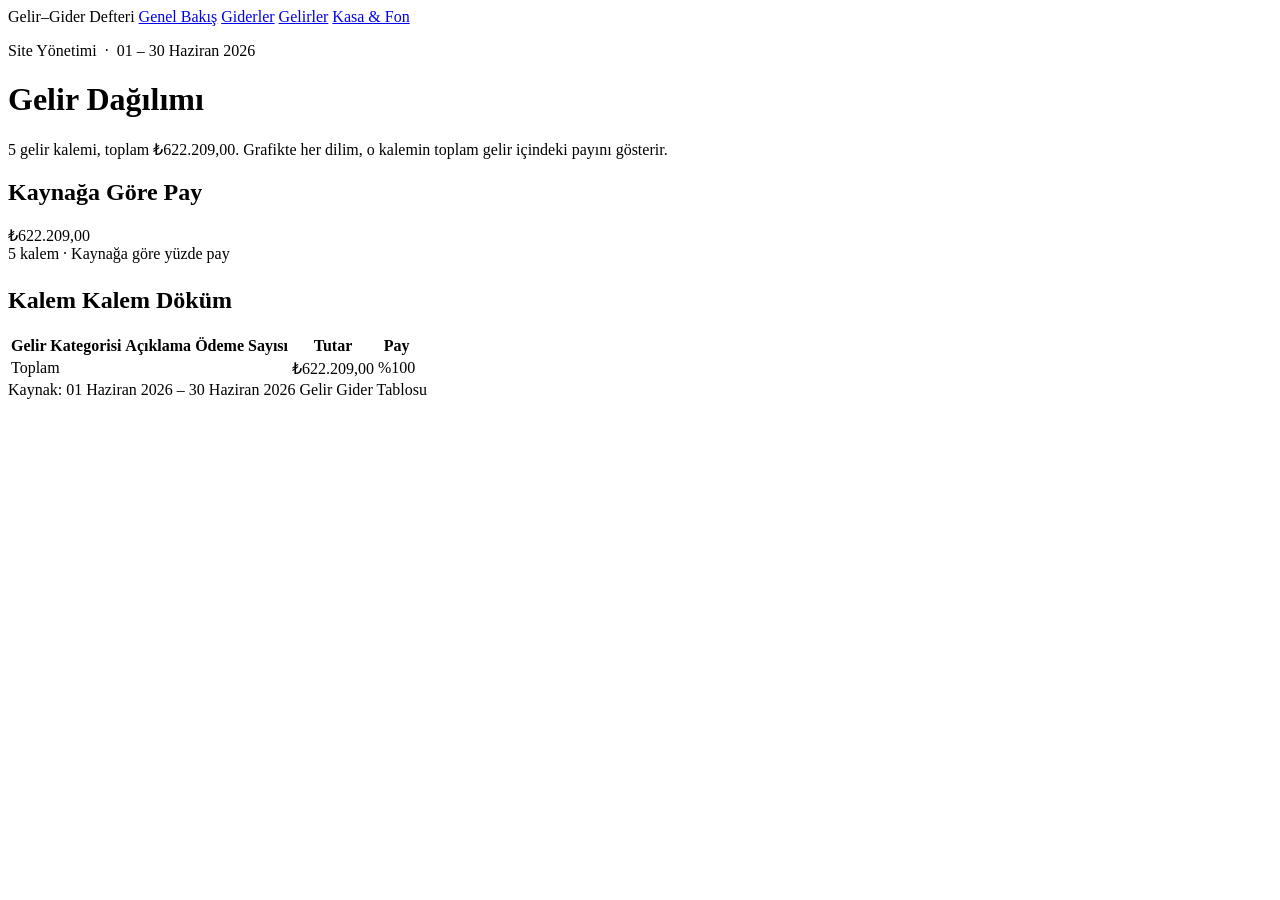
==== gelirler.html @ 4217d53e "Add files via upload" ====
<!DOCTYPE html>
<html lang="tr">
<head>
<meta charset="UTF-8">
<title>Gelirler · Haziran 2026</title>
<meta name="viewport" content="width=device-width, initial-scale=1.0">
<link rel="preconnect" href="https://fonts.googleapis.com">
<link href="https://fonts.googleapis.com/css2?family=Fraunces:opsz,wght@9..144,400;9..144,500;9..144,600;9..144,700&family=Inter:wght@400;500;600;700&family=IBM+Plex+Mono:wght@400;500;600;700&display=swap" rel="stylesheet">
<link rel="stylesheet" href="assets/style.css">
</head>
<body>

<nav class="topnav">
  <span class="brand">Gelir–Gider Defteri</span>
  <a href="index.html">Genel Bakış</a>
  <a href="giderler.html">Giderler</a>
  <a href="gelirler.html" class="active">Gelirler</a>
  <a href="kasa.html">Kasa &amp; Fon</a>
</nav>

<header class="page-header">
  <p class="eyebrow">Site Yönetimi &nbsp;·&nbsp; 01 – 30 Haziran 2026</p>
  <h1>Gelir Dağılımı</h1>
  <p class="subtitle">5 gelir kalemi, toplam ₺622.209,00. Grafikte her dilim, o kalemin toplam gelir içindeki payını gösterir.</p>
</header>

<section class="section">
  <div class="section-head">
    <h2>Kaynağa Göre Pay</h2>
    <div class="total mono" style="color:var(--income)">₺622.209,00</div>
  </div>
  <div class="section-body">
    <div class="chart-grid">
      <div class="chart-box">
        <div class="donut-wrap" id="incomeDonutWrap">
          <div class="donut" id="incomeDonut"></div>
          <div class="donut-hole"><div class="value"></div><div class="label"></div></div>
        </div>
        <div class="chart-caption">5 kalem · Kaynağa göre yüzde pay</div>
      </div>
      <div class="legend-list" id="incomeLegend"></div>
    </div>
  </div>
</section>

<section class="section" style="margin-top:24px;">
  <div class="section-head">
    <h2>Kalem Kalem Döküm</h2>
  </div>
  <div class="section-body">
    <div class="table-wrap">
      <table class="data-table">
        <thead>
          <tr>
            <th>Gelir Kategorisi</th>
            <th>Açıklama</th>
            <th class="num">Ödeme Sayısı</th>
            <th class="num">Tutar</th>
            <th class="num">Pay</th>
            <th></th>
          </tr>
        </thead>
        <tbody id="incomeTableBody"></tbody>
        <tfoot>
          <tr><td class="cat">Toplam</td><td></td><td></td><td class="num" style="color:var(--income)">₺622.209,00</td><td class="num">%100</td><td></td></tr>
        </tfoot>
      </table>
    </div>
  </div>
</section>

<footer class="page-footer">
  Kaynak: 01 Haziran 2026 – 30 Haziran 2026 Gelir Gider Tablosu
</footer>

<script src="assets/data.js"></script>
<script src="assets/charts.js"></script>
<script>
const sorted = [...INCOMES].filter(i => i.amount > 0).sort((a,b) => b.amount - a.amount);
const zeroItems = INCOMES.filter(i => i.amount === 0);
const total = sorted.reduce((s,e) => s + e.amount, 0);

renderDonut('incomeDonut', 'incomeLegend', sorted, formatTL(total), 'Toplam Gelir');

const body = document.getElementById('incomeTableBody');
[...sorted, ...zeroItems].forEach(e => {
  const pct = e.amount > 0 ? (e.amount/total*100) : 0;
  const tr = document.createElement('tr');
  let cls = [];
  if (pct > 25 && e.amount !== sorted[0].amount) cls.push('highlight-tr');
  if (e.amount === 0) cls.push('zero-tr');
  tr.className = cls.join(' ');
  tr.innerHTML = `
    <td class="cat"><span class="cat-dot" style="background:${e.color}"></span>${e.name}</td>
    <td class="desc">${e.desc}</td>
    <td class="count">${e.count}</td>
    <td class="num">${formatTL(e.amount)}</td>
    <td class="num">${e.amount > 0 ? '%' + pct.toFixed(1) : '—'}</td>
    <td class="mini-bar-cell"><div class="mini-bar-track"><div class="mini-bar-fill" style="width:${pct}%; background:${e.color}"></div></div></td>
  `;
  body.appendChild(tr);
});
</script>
</body>
</html>
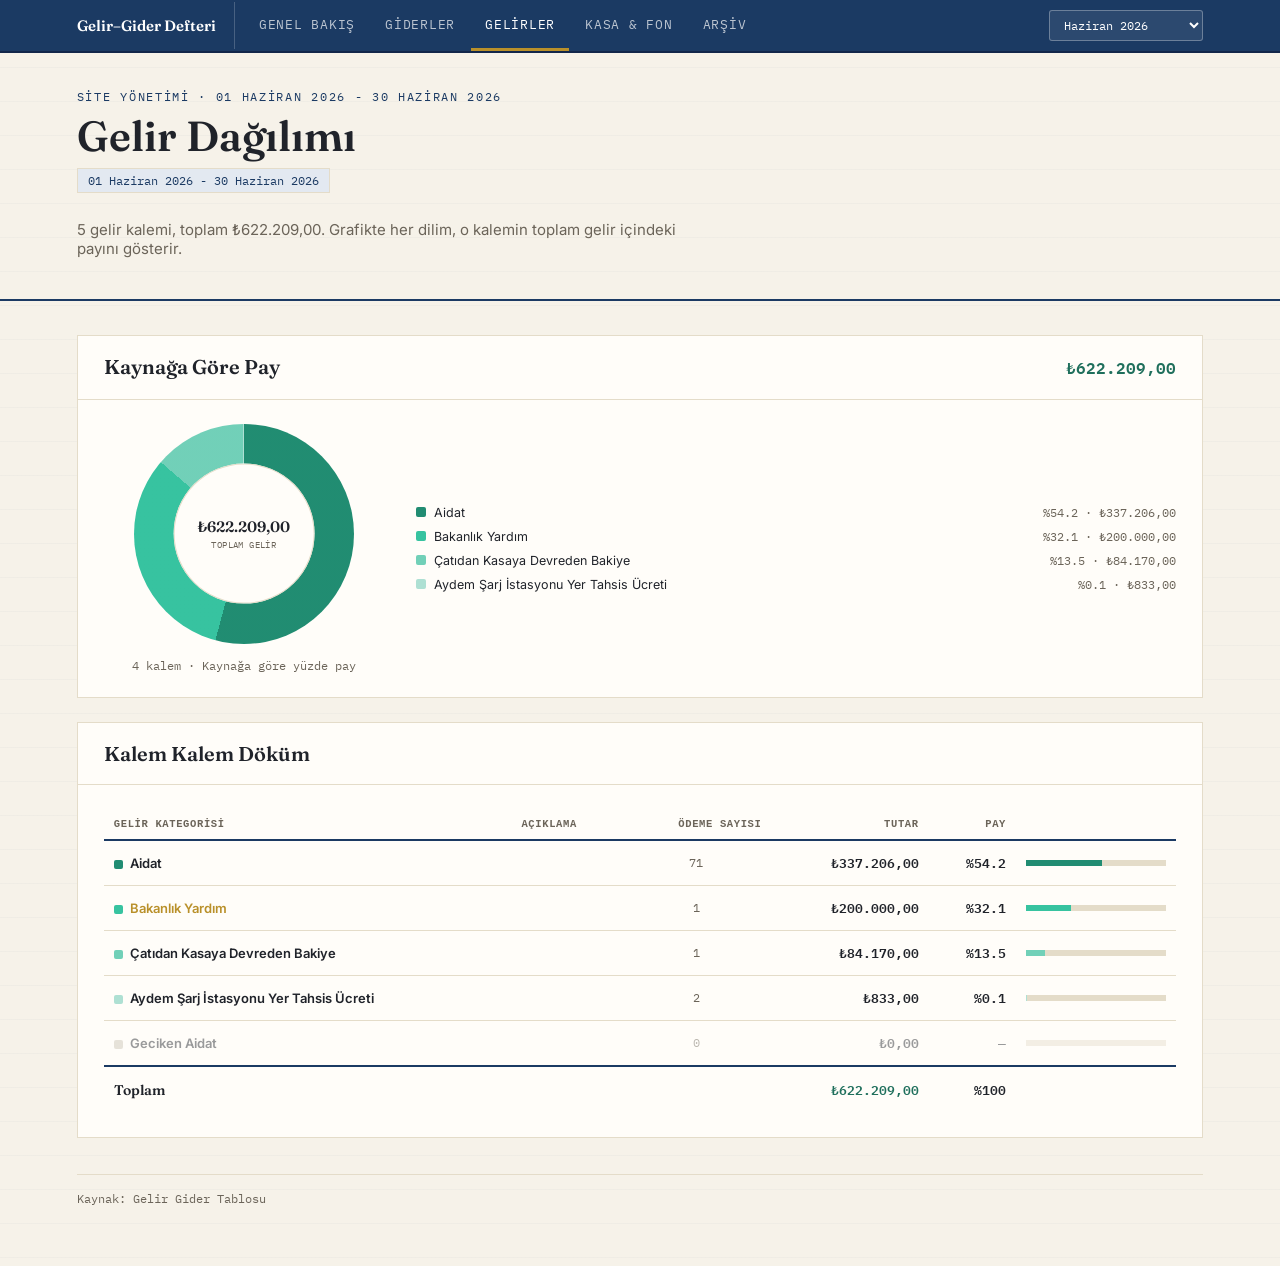
==== commit 7f71cfc3: "update" ====
--- a/gelirler.html
+++ b/gelirler.html
@@ -2,7 +2,7 @@
 <html lang="tr">
 <head>
 <meta charset="UTF-8">
-<title>Gelirler · Haziran 2026</title>
+<title>Gelirler · Gelir–Gider Defteri</title>
 <meta name="viewport" content="width=device-width, initial-scale=1.0">
 <link rel="preconnect" href="https://fonts.googleapis.com">
 <link href="https://fonts.googleapis.com/css2?family=Fraunces:opsz,wght@9..144,400;9..144,500;9..144,600;9..144,700&family=Inter:wght@400;500;600;700&family=IBM+Plex+Mono:wght@400;500;600;700&display=swap" rel="stylesheet">
@@ -16,18 +16,21 @@
   <a href="giderler.html">Giderler</a>
   <a href="gelirler.html" class="active">Gelirler</a>
   <a href="kasa.html">Kasa &amp; Fon</a>
+  <a href="arsiv.html">Arşiv</a>
+  <select id="monthSelect" class="month-select"></select>
 </nav>
 
 <header class="page-header">
-  <p class="eyebrow">Site Yönetimi &nbsp;·&nbsp; 01 – 30 Haziran 2026</p>
+  <p class="eyebrow">Site Yönetimi</p>
   <h1>Gelir Dağılımı</h1>
-  <p class="subtitle">5 gelir kalemi, toplam ₺622.209,00. Grafikte her dilim, o kalemin toplam gelir içindeki payını gösterir.</p>
+  <p class="period-badge" id="periodBadge"></p>
+  <p class="subtitle" id="pageSubtitle"></p>
 </header>
 
 <section class="section">
   <div class="section-head">
     <h2>Kaynağa Göre Pay</h2>
-    <div class="total mono" style="color:var(--income)">₺622.209,00</div>
+    <div class="total mono" style="color:var(--income)" id="headTotal"></div>
   </div>
   <div class="section-body">
     <div class="chart-grid">
@@ -36,7 +39,7 @@
           <div class="donut" id="incomeDonut"></div>
           <div class="donut-hole"><div class="value"></div><div class="label"></div></div>
         </div>
-        <div class="chart-caption">5 kalem · Kaynağa göre yüzde pay</div>
+        <div class="chart-caption" id="chartCaption"></div>
       </div>
       <div class="legend-list" id="incomeLegend"></div>
     </div>
@@ -61,24 +64,34 @@
           </tr>
         </thead>
         <tbody id="incomeTableBody"></tbody>
-        <tfoot>
-          <tr><td class="cat">Toplam</td><td></td><td></td><td class="num" style="color:var(--income)">₺622.209,00</td><td class="num">%100</td><td></td></tr>
-        </tfoot>
+        <tfoot id="incomeTableFoot"></tfoot>
       </table>
     </div>
   </div>
 </section>
 
 <footer class="page-footer">
-  Kaynak: 01 Haziran 2026 – 30 Haziran 2026 Gelir Gider Tablosu
+  Kaynak: Gelir Gider Tablosu
 </footer>
 
-<script src="assets/data.js"></script>
+<script src="assets/months-data.js"></script>
+<script src="assets/common.js"></script>
 <script src="assets/charts.js"></script>
 <script>
-const sorted = [...INCOMES].filter(i => i.amount > 0).sort((a,b) => b.amount - a.amount);
-const zeroItems = INCOMES.filter(i => i.amount === 0);
+initMonthSelector();
+const monthId = getCurrentMonthId();
+const data = MONTHS[monthId];
+const sortedRaw = [...data.incomes].filter(i => i.amount > 0).sort((a,b) => b.amount - a.amount);
+const sorted = assignColors(sortedRaw, 'income');
+const zeroItemsRaw = data.incomes.filter(i => i.amount === 0);
+const zeroItems = zeroItemsRaw.map(i => Object.assign({}, i, { color: '#C9C2B4' }));
 const total = sorted.reduce((s,e) => s + e.amount, 0);
+
+document.getElementById('periodBadge').textContent = data.period;
+document.querySelector('.eyebrow').textContent = 'Site Yönetimi · ' + data.period;
+document.getElementById('pageSubtitle').textContent = data.incomes.length + ' gelir kalemi, toplam ' + formatTL(total) + '. Grafikte her dilim, o kalemin toplam gelir içindeki payını gösterir.';
+document.getElementById('headTotal').textContent = formatTL(total);
+document.getElementById('chartCaption').textContent = sorted.length + ' kalem · Kaynağa göre yüzde pay';
 
 renderDonut('incomeDonut', 'incomeLegend', sorted, formatTL(total), 'Toplam Gelir');
 
@@ -87,7 +100,7 @@
   const pct = e.amount > 0 ? (e.amount/total*100) : 0;
   const tr = document.createElement('tr');
   let cls = [];
-  if (pct > 25 && e.amount !== sorted[0].amount) cls.push('highlight-tr');
+  if (pct > 25 && sorted.length && e.amount !== sorted[0].amount) cls.push('highlight-tr');
   if (e.amount === 0) cls.push('zero-tr');
   tr.className = cls.join(' ');
   tr.innerHTML = `
@@ -100,6 +113,15 @@
   `;
   body.appendChild(tr);
 });
+document.getElementById('incomeTableFoot').innerHTML = `
+  <tr><td class="cat">Toplam</td><td></td><td></td><td class="num" style="color:var(--income)">${formatTL(total)}</td><td class="num">%100</td><td></td></tr>
+`;
+
+document.querySelectorAll('.topnav a').forEach(a => {
+  if (a.getAttribute('href') !== 'arsiv.html') {
+    a.href = a.getAttribute('href').split('?')[0] + '?ay=' + monthId;
+  }
+});
 </script>
 </body>
 </html>
--- a/assets/style.css
+++ b/assets/style.css
@@ -0,0 +1,447 @@
+:root{
+  --paper:#F6F2E9;
+  --paper-rule: rgba(27,58,99,0.06);
+  --surface:#FFFDF9;
+  --border:#E4DCC9;
+  --ink:#20232A;
+  --ink-soft:#6B6459;
+  --expense:#A8422A;
+  --expense-soft:#F4E3DB;
+  --income:#1F6F5C;
+  --income-soft:#DFEDE7;
+  --navy:#1B3A63;
+  --navy-soft:#E3E9F1;
+  --gold:#B9902A;
+}
+*{box-sizing:border-box;}
+html,body{margin:0;padding:0;}
+body{
+  background:
+    repeating-linear-gradient(to bottom, transparent 0px, transparent 33px, var(--paper-rule) 34px),
+    var(--paper);
+  color:var(--ink);
+  font-family:'Inter',sans-serif;
+  padding:0 0 60px 0;
+}
+.mono{font-family:'IBM Plex Mono',monospace; font-variant-numeric: tabular-nums;}
+a{color:inherit;}
+
+/* ===== Nav ===== */
+.topnav{
+  position:sticky; top:0; z-index:50;
+  background:var(--navy);
+  padding:0 6vw;
+  display:flex;
+  align-items:center;
+  gap:2px;
+  overflow-x:auto;
+  border-bottom:2px solid #12274A;
+}
+.topnav .brand{
+  font-family:'Fraunces',serif;
+  font-weight:600;
+  color:#fff;
+  font-size:15px;
+  padding:14px 18px 14px 0;
+  margin-right:8px;
+  white-space:nowrap;
+  border-right:1px solid rgba(255,255,255,0.2);
+}
+.topnav a{
+  font-family:'IBM Plex Mono',monospace;
+  font-size:12.5px;
+  text-transform:uppercase;
+  letter-spacing:.06em;
+  color:rgba(255,255,255,0.7);
+  text-decoration:none;
+  padding:16px 14px;
+  white-space:nowrap;
+  border-bottom:3px solid transparent;
+  transition:color .15s, border-color .15s;
+}
+.topnav a:hover{color:#fff;}
+.topnav a.active{color:#fff; border-bottom-color:var(--gold);}
+
+.month-select{
+  margin-left:auto;
+  background:rgba(255,255,255,0.08);
+  color:#fff;
+  border:1px solid rgba(255,255,255,0.3);
+  font-family:'IBM Plex Mono',monospace;
+  font-size:12px;
+  padding:6px 10px;
+  border-radius:3px;
+  cursor:pointer;
+  flex-shrink:0;
+}
+.month-select option{color:#000;}
+.period-badge{
+  font-family:'IBM Plex Mono',monospace;
+  font-size:11.5px;
+  color:var(--navy);
+  background:var(--navy-soft);
+  border:1px solid var(--border);
+  padding:4px 10px;
+  display:inline-block;
+  margin-top:4px;
+}
+
+/* ===== Header ===== */
+header.page-header{
+  padding:36px 6vw 26px 6vw;
+  border-bottom:2px solid var(--navy);
+}
+.eyebrow{
+  font-family:'IBM Plex Mono',monospace;
+  text-transform:uppercase;
+  letter-spacing:.14em;
+  font-size:12px;
+  color:var(--navy);
+  margin:0 0 10px 0;
+}
+h1{
+  font-family:'Fraunces',serif;
+  font-weight:600;
+  font-size:clamp(26px,4vw,42px);
+  margin:0 0 6px 0;
+  color:var(--ink);
+  line-height:1.05;
+}
+.subtitle{
+  color:var(--ink-soft);
+  font-size:15px;
+  max-width:640px;
+}
+
+/* ===== Hero stats ===== */
+.hero{
+  display:grid;
+  grid-template-columns:repeat(3,1fr);
+  gap:0;
+  margin:0 6vw;
+  border:1px solid var(--border);
+  border-top:none;
+  background:var(--surface);
+}
+.hero-cell{
+  padding:26px 26px;
+  border-right:1px solid var(--border);
+}
+.hero-cell:last-child{border-right:none;}
+.hero-cell .label{
+  font-size:12px;
+  text-transform:uppercase;
+  letter-spacing:.1em;
+  color:var(--ink-soft);
+  font-family:'IBM Plex Mono',monospace;
+  margin-bottom:10px;
+}
+.hero-cell .amount{
+  font-family:'Fraunces',serif;
+  font-size:clamp(20px,2.6vw,32px);
+  font-weight:600;
+}
+.hero-cell.expense .amount{color:var(--expense);}
+.hero-cell.income .amount{color:var(--income);}
+.hero-cell.net .amount{color:var(--navy);}
+.hero-cell .sub{margin-top:8px; font-size:12.5px; color:var(--ink-soft);}
+
+/* ===== Section shell ===== */
+.section{
+  margin:34px 6vw 0 6vw;
+  border:1px solid var(--border);
+  background:var(--surface);
+}
+.section-head{
+  padding:18px 26px;
+  border-bottom:1px solid var(--border);
+  display:flex;
+  align-items:baseline;
+  justify-content:space-between;
+  flex-wrap:wrap;
+  gap:8px;
+}
+.section-head h2{
+  font-family:'Fraunces',serif;
+  font-size:20px;
+  font-weight:600;
+  margin:0;
+}
+.section-head .total{font-family:'IBM Plex Mono',monospace; font-weight:600; font-size:16px;}
+.section-body{padding:24px 26px;}
+
+/* nav cards on home */
+.nav-cards{
+  display:grid;
+  grid-template-columns:repeat(3,1fr);
+  gap:14px;
+  margin:34px 6vw 0 6vw;
+}
+.nav-card{
+  display:block;
+  text-decoration:none;
+  background:var(--surface);
+  border:1px solid var(--border);
+  padding:22px;
+  transition:transform .15s, border-color .15s;
+}
+.nav-card:hover{transform:translateY(-2px); border-color:var(--navy);}
+.nav-card .tag{
+  font-family:'IBM Plex Mono',monospace;
+  font-size:11px;
+  text-transform:uppercase;
+  letter-spacing:.08em;
+  color:var(--ink-soft);
+  margin-bottom:8px;
+}
+.nav-card h3{
+  font-family:'Fraunces',serif;
+  font-size:19px;
+  margin:0 0 8px 0;
+  color:var(--ink);
+}
+.nav-card p{font-size:13px; color:var(--ink-soft); margin:0;}
+.nav-card .go{
+  margin-top:12px;
+  font-family:'IBM Plex Mono',monospace;
+  font-size:12px;
+  color:var(--navy);
+  font-weight:600;
+}
+
+/* ===== Chart layout ===== */
+.chart-grid{
+  display:grid;
+  grid-template-columns:280px 1fr;
+  gap:32px;
+  align-items:center;
+}
+.chart-box{
+  position:relative;
+  background:var(--surface);
+}
+.chart-caption{
+  text-align:center;
+  font-size:12px;
+  color:var(--ink-soft);
+  margin-top:14px;
+  font-family:'IBM Plex Mono',monospace;
+}
+
+/* ===== CSS-only donut chart (no external library, always renders) ===== */
+.donut-wrap{
+  position:relative;
+  width:220px;
+  height:220px;
+  margin:0 auto;
+}
+.donut{
+  width:100%;
+  height:100%;
+  border-radius:50%;
+  background: conic-gradient(#ccc 0deg 360deg); /* overwritten inline per chart */
+}
+.donut-hole{
+  position:absolute;
+  top:50%; left:50%;
+  transform:translate(-50%,-50%);
+  width:64%; height:64%;
+  background:var(--surface);
+  border-radius:50%;
+  display:flex;
+  flex-direction:column;
+  align-items:center;
+  justify-content:center;
+  text-align:center;
+  padding:6px;
+  box-shadow: inset 0 0 0 1px var(--border);
+}
+.donut-hole .value{
+  font-family:'Fraunces',serif;
+  font-weight:600;
+  font-size:15px;
+  line-height:1.2;
+}
+.donut-hole .label{
+  font-family:'IBM Plex Mono',monospace;
+  font-size:8.5px;
+  color:var(--ink-soft);
+  text-transform:uppercase;
+  letter-spacing:.05em;
+  margin-top:3px;
+}
+
+.legend-list{display:flex; flex-direction:column; gap:9px;}
+.legend-item{
+  display:flex;
+  align-items:center;
+  justify-content:space-between;
+  font-size:12.5px;
+  gap:10px;
+}
+.legend-left{display:flex; align-items:center; gap:8px; min-width:0;}
+.legend-left span.name{overflow:hidden; text-overflow:ellipsis; white-space:nowrap;}
+.legend-dot{
+  width:10px; height:10px;
+  border-radius:2px;
+  flex-shrink:0;
+}
+.legend-amount{
+  font-family:'IBM Plex Mono',monospace;
+  white-space:nowrap;
+  color:var(--ink-soft);
+  font-size:11.5px;
+}
+
+/* ===== Data tables ===== */
+.table-wrap{overflow-x:auto;}
+table.data-table{
+  width:100%;
+  border-collapse:collapse;
+  font-size:13px;
+  min-width:520px;
+}
+table.data-table thead th{
+  text-align:left;
+  font-family:'IBM Plex Mono',monospace;
+  font-size:10.5px;
+  text-transform:uppercase;
+  letter-spacing:.06em;
+  color:var(--ink-soft);
+  border-bottom:2px solid var(--navy);
+  padding:9px 10px;
+  white-space:nowrap;
+}
+table.data-table thead th.num{text-align:right;}
+table.data-table tbody td{
+  padding:11px 10px;
+  border-bottom:1px solid var(--border);
+  vertical-align:middle;
+}
+table.data-table tbody tr:hover{background:rgba(27,58,99,0.03);}
+table.data-table td.num{
+  font-family:'IBM Plex Mono',monospace;
+  text-align:right;
+  white-space:nowrap;
+  font-weight:600;
+}
+table.data-table td.desc{color:var(--ink-soft); font-size:12px;}
+table.data-table td.cat{font-weight:600; white-space:nowrap;}
+table.data-table td.count{
+  font-family:'IBM Plex Mono',monospace;
+  text-align:center;
+  color:var(--ink-soft);
+  font-size:12px;
+}
+table.data-table .mini-bar-cell{min-width:110px;}
+table.data-table .mini-bar-track{height:6px; background:var(--border); width:100%;}
+table.data-table .mini-bar-fill{height:100%;}
+table.data-table tfoot td{
+  padding:12px 10px;
+  border-top:2px solid var(--navy);
+  font-weight:700;
+  font-family:'IBM Plex Mono',monospace;
+}
+table.data-table tfoot td.cat{font-family:'Fraunces',serif; font-size:14px;}
+.cat-dot{
+  display:inline-block;
+  width:9px; height:9px;
+  border-radius:2px;
+  margin-right:7px;
+  vertical-align:middle;
+}
+tr.zero-tr{opacity:.45;}
+tr.highlight-tr td.cat{color:var(--gold);}
+
+/* ===== Ledger rows (used in giderler/gelirler detail lists) ===== */
+.row{
+  padding:12px 0;
+  border-bottom:1px dashed var(--border);
+}
+.row:last-child{border-bottom:none;}
+.row-top{
+  display:flex;
+  justify-content:space-between;
+  align-items:baseline;
+  gap:10px;
+  margin-bottom:6px;
+}
+.row-name{font-weight:600; font-size:13.5px;}
+.row-amount{font-family:'IBM Plex Mono',monospace; font-size:13.5px; white-space:nowrap;}
+.row-desc{font-size:11.5px; color:var(--ink-soft); margin-bottom:6px;}
+.row-meta{
+  display:flex; justify-content:space-between; font-size:11px; color:var(--ink-soft);
+  font-family:'IBM Plex Mono',monospace; margin-top:4px;
+}
+.bar-track{height:7px; background:var(--border); width:100%; overflow:hidden;}
+.bar-fill{height:100%;}
+.expense .bar-fill{background:var(--expense);}
+.income .bar-fill{background:var(--income);}
+.expense .row-amount{color:var(--expense);}
+.income .row-amount{color:var(--income);}
+.zero-row{opacity:.45;}
+.highlight-row .row-name{color:var(--gold);}
+.highlight-row .bar-fill{background:var(--gold) !important;}
+.highlight-row .row-amount{color:var(--gold) !important;}
+
+/* ===== Cash cards (reused on kasa page) ===== */
+.cash-grid{
+  display:grid;
+  grid-template-columns:repeat(3,1fr);
+  gap:14px;
+}
+.cash-card{
+  background:var(--navy-soft);
+  border:1px solid var(--border);
+  padding:20px 22px;
+}
+.cash-card .label{
+  font-family:'IBM Plex Mono',monospace;
+  font-size:11.5px;
+  text-transform:uppercase;
+  letter-spacing:.08em;
+  color:var(--navy);
+  margin-bottom:10px;
+  line-height:1.4;
+}
+.cash-card .amount{font-family:'Fraunces',serif; font-size:24px; font-weight:600; color:var(--navy);}
+.cash-card .sub{margin-top:8px; font-size:12px; color:var(--ink-soft); font-family:'IBM Plex Mono',monospace;}
+.cash-card.wide .split{display:flex; justify-content:space-between; margin-top:8px; font-size:13px;}
+.cash-card.wide .split div{font-family:'IBM Plex Mono',monospace;}
+.cash-card.wide .split .k{color:var(--ink-soft); font-size:11px; text-transform:uppercase; letter-spacing:.06em; margin-bottom:2px;}
+
+footer.page-footer{
+  margin:36px 6vw 0 6vw;
+  padding-top:16px;
+  border-top:1px solid var(--border);
+  font-size:11.5px;
+  color:var(--ink-soft);
+  font-family:'IBM Plex Mono',monospace;
+}
+
+/* ===== Responsive ===== */
+@media (max-width: 900px){
+  .chart-grid{grid-template-columns:1fr;}
+  .chart-box{max-width:320px; margin:0 auto;}
+}
+@media (max-width: 820px){
+  .hero{grid-template-columns:1fr;}
+  .hero-cell{border-right:none; border-bottom:1px solid var(--border);}
+  .nav-cards{grid-template-columns:1fr;}
+  .cash-grid{grid-template-columns:1fr;}
+}
+@media (max-width: 560px){
+  header.page-header{padding:26px 5vw 20px 5vw;}
+  .topnav{padding:0 5vw;}
+  .hero, .section, .nav-cards, .cash-section, footer.page-footer{margin-left:5vw; margin-right:5vw;}
+  h1{font-size:24px;}
+  .subtitle{font-size:13.5px;}
+  .hero-cell{padding:18px;}
+  .hero-cell .amount{font-size:20px;}
+  .section-head{padding:14px 16px;}
+  .section-body{padding:18px 16px;}
+  .section-head h2{font-size:17px;}
+  .row-name{font-size:12.5px;}
+  .row-amount{font-size:12.5px;}
+  .row-desc{font-size:10.5px;}
+}
